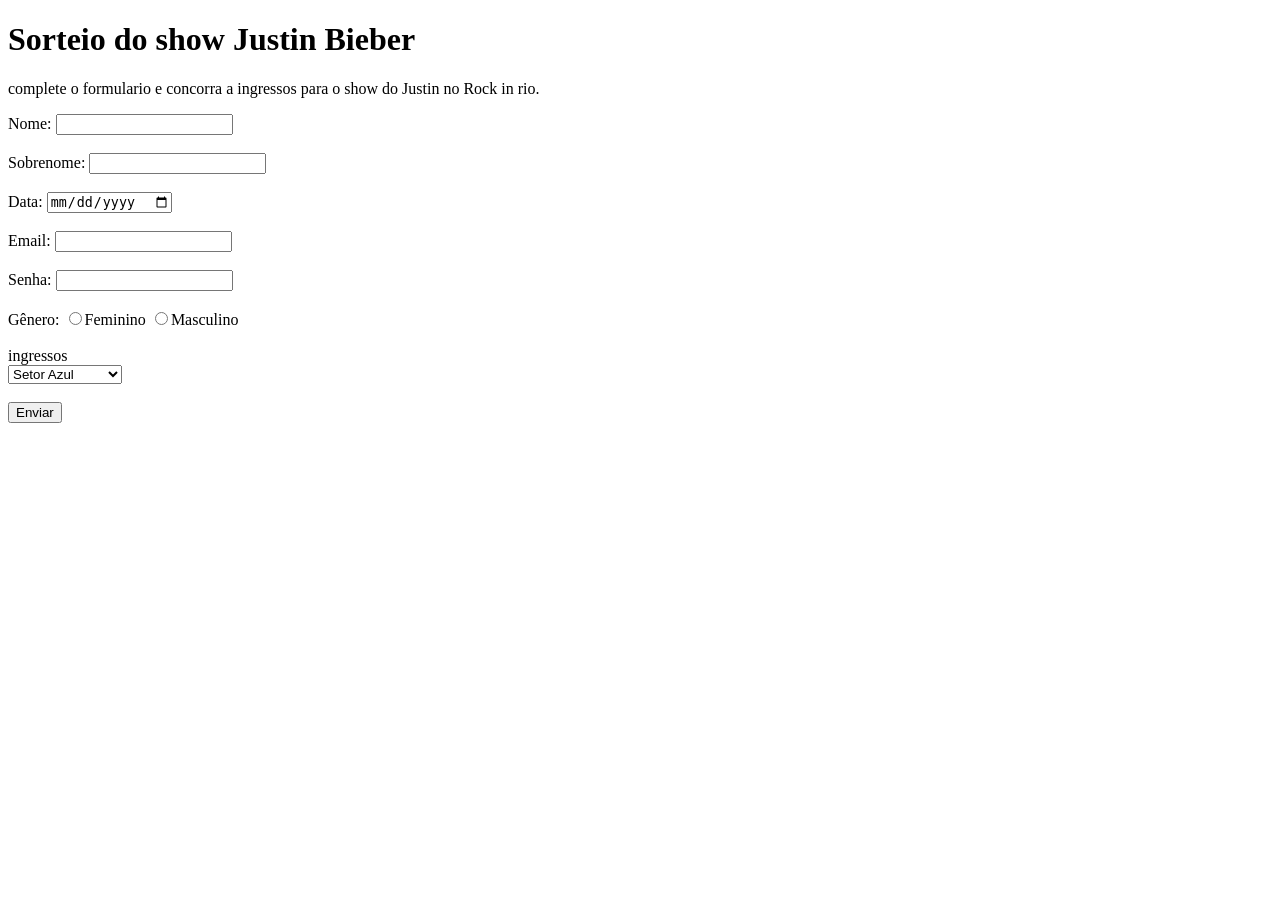
==== html/formulario/index.html @ 321d968e "att" ====
<!DOCTYPE html>
<html lang="pt-br">

<head>
    <meta charset="UTF-8">
    <meta name="viewport" content="width=device-width, initial-scale=1.0">
    <title>formulario ingressos</title>
</head>

<body>
    <h1>Sorteio do show Justin Bieber</h1>
    <p>complete o formulario e concorra a ingressos para o show do Justin no Rock in rio.</p>
    <form>
        <label>Nome:</label>
        <input type="text" name="Nome" required><br><br>
        <label>Sobrenome:</label>
        <input type="text" name="Sobrenome" required><br><br>
        <label>Data:</label>
        <input type="date" name="data"><br><br>
        <label>Email:</label>
        <input type="text" name="email" required><br><br>
        <label>Senha:</label>
        <input type="password" name="senha" required><br><br>
        <label>Gênero:</label>
        <input type="radio" name="genero" value="feminino" required>Feminino
        <input type="radio" name="genero" value="Masculino" required>Masculino<br><br>

        <label>ingressos</label><br>
        <select name="ingressos"required>
            <option value="selecione"
                <option>Setor Azul</option>
                <option>Setor Amarelo</option>
                <option>Setor Vermelho</option>
                </select><br><br>

                <!--botão-->
                <button type="submit">Enviar</button>
        </select>

        </form>


        <script>
            function mostrarAlerta(event){
                event.preventDefault();
                alert("Dados cadastrados com sucesso!");
            
            }
        </script>
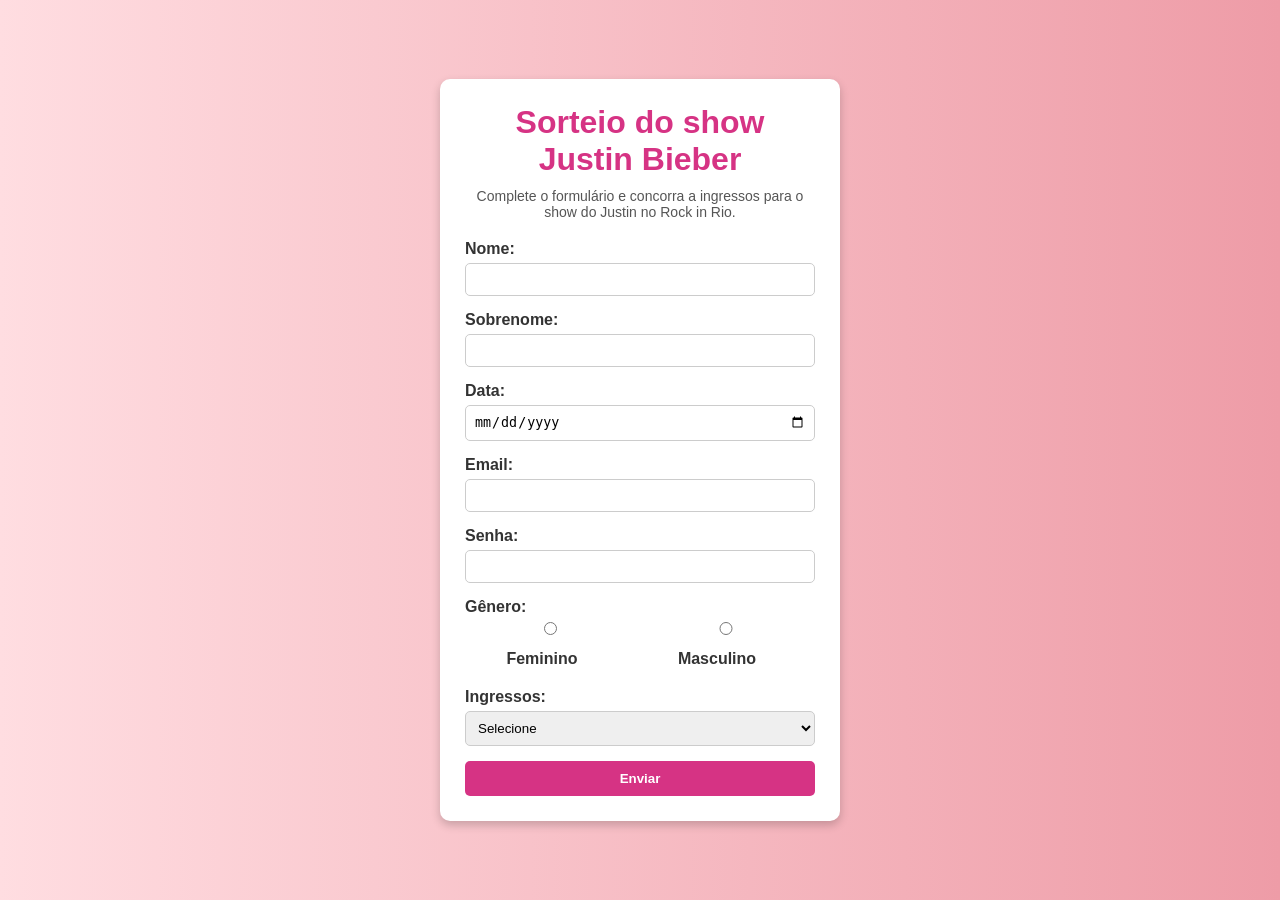
==== commit abdba444: "att" ====
--- a/html/formulario/index.html
+++ b/html/formulario/index.html
@@ -1,49 +1,49 @@
 <!DOCTYPE html>
 <html lang="pt-br">
-
 <head>
     <meta charset="UTF-8">
     <meta name="viewport" content="width=device-width, initial-scale=1.0">
-    <title>formulario ingressos</title>
+    <title>Formulário Ingressos</title>
+    <link rel="stylesheet" href="style.css">
 </head>
+<body>
+    <div class="container">
+        <h1>Sorteio do show Justin Bieber</h1>
+        <p>Complete o formulário e concorra a ingressos para o show do Justin no Rock in Rio.</p>
+        
+        <form onsubmit="mostrarAlerta(event)">
+            <label>Nome:</label>
+            <input type="text" name="nome" required>
 
-<body>
-    <h1>Sorteio do show Justin Bieber</h1>
-    <p>complete o formulario e concorra a ingressos para o show do Justin no Rock in rio.</p>
-    <form>
-        <label>Nome:</label>
-        <input type="text" name="Nome" required><br><br>
-        <label>Sobrenome:</label>
-        <input type="text" name="Sobrenome" required><br><br>
-        <label>Data:</label>
-        <input type="date" name="data"><br><br>
-        <label>Email:</label>
-        <input type="text" name="email" required><br><br>
-        <label>Senha:</label>
-        <input type="password" name="senha" required><br><br>
-        <label>Gênero:</label>
-        <input type="radio" name="genero" value="feminino" required>Feminino
-        <input type="radio" name="genero" value="Masculino" required>Masculino<br><br>
+            <label>Sobrenome:</label>
+            <input type="text" name="sobrenome" required>
 
-        <label>ingressos</label><br>
-        <select name="ingressos"required>
-            <option value="selecione"
-                <option>Setor Azul</option>
-                <option>Setor Amarelo</option>
-                <option>Setor Vermelho</option>
-                </select><br><br>
+            <label>Data:</label>
+            <input type="date" name="data">
 
-                <!--botão-->
-                <button type="submit">Enviar</button>
-        </select>
+            <label>Email:</label>
+            <input type="email" name="email" required>
 
+            <label>Senha:</label>
+            <input type="password" name="senha" required>
+
+            <label>Gênero:</label>
+            <div class="radio-group">
+                <label><input type="radio" name="genero" value="feminino" required> Feminino</label>
+                <label><input type="radio" name="genero" value="masculino" required> Masculino</label>
+            </div>
+
+            <label>Ingressos:</label>
+            <select name="ingressos" required>
+                <option value="">Selecione</option>
+                <option value="azul">Setor Azul</option>
+                <option value="amarelo">Setor Amarelo</option>
+                <option value="vermelho">Setor Vermelho</option>
+            </select>
+
+            <button type="submit">Enviar</button>
         </form>
+    </div>
+</body>
 
-
-        <script>
-            function mostrarAlerta(event){
-                event.preventDefault();
-                alert("Dados cadastrados com sucesso!");
-            
-            }
-        </script>+</html>
--- a/html/formulario/style.css
+++ b/html/formulario/style.css
@@ -0,0 +1,80 @@
+/* Reset */
+* {
+    margin: 0;
+    padding: 0;
+    box-sizing: border-box;
+}
+
+/* Fundo */
+body {
+    font-family: Arial, Helvetica, sans-serif;
+    background: linear-gradient(to right, #ffdde1, #ee9ca7);
+    min-height: 100vh;
+    display: flex;
+    justify-content: center;
+    align-items: center;
+    text-align: center; /* centraliza textos */
+}
+
+/* Container geral */
+.container {
+    background: #fff;
+    padding: 25px;
+    border-radius: 10px;
+    box-shadow: 0 4px 10px rgba(0,0,0,0.2);
+    width: 100%;
+    max-width: 400px;
+}
+
+/* Título e descrição */
+h1 {
+    color: #d63384;
+    margin-bottom: 10px;
+}
+
+p {
+    font-size: 14px;
+    color: #555;
+    margin-bottom: 20px;
+}
+
+/* Labels e inputs */
+label {
+    font-weight: bold;
+    color: #333;
+    display: block;
+    margin-bottom: 5px;
+    text-align: left; /* alinha labels à esquerda */
+}
+
+input, select {
+    width: 100%;
+    padding: 8px;
+    margin-bottom: 15px;
+    border: 1px solid #ccc;
+    border-radius: 5px;
+}
+
+/* Radios */
+.radio-group {
+    display: flex;
+    justify-content: space-around;
+    margin-bottom: 15px;
+}
+
+/* Botão */
+button {
+    width: 100%;
+    padding: 10px;
+    background: #d63384;
+    color: #fff;
+    border: none;
+    border-radius: 5px;
+    font-weight: bold;
+    cursor: pointer;
+    transition: background 0.3s ease;
+}
+
+button:hover {
+    background: #a61c5d;
+}
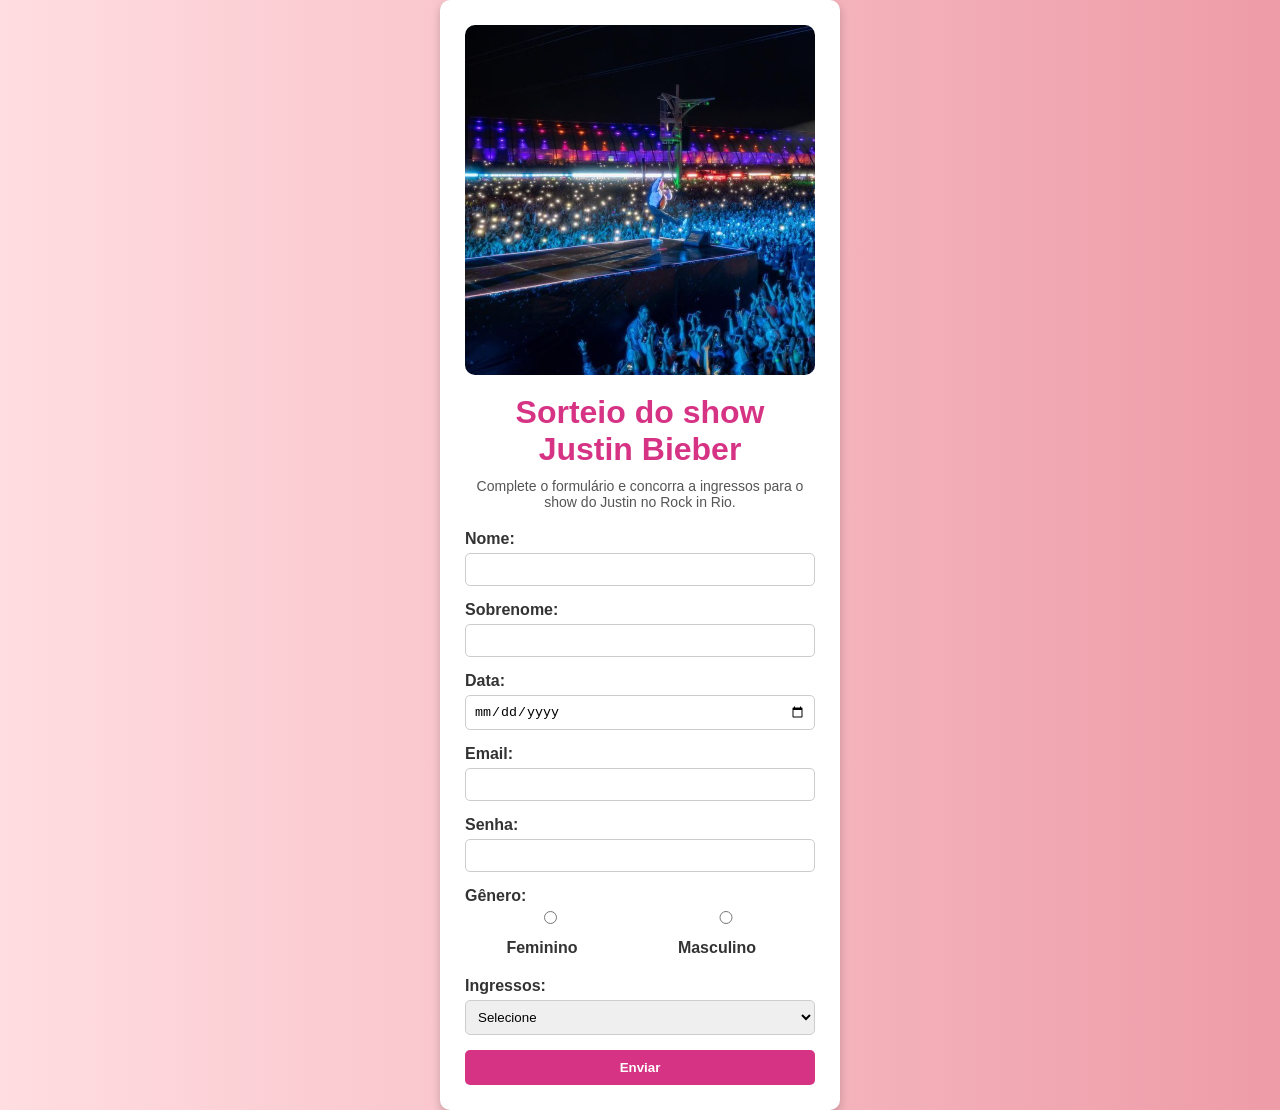
==== commit 84e85f54: "att" ====
--- a/html/formulario/index.html
+++ b/html/formulario/index.html
@@ -8,6 +8,8 @@
 </head>
 <body>
     <div class="container">
+        <img src="img/image.png" alt="Justin Bieber" class="banner">
+
         <h1>Sorteio do show Justin Bieber</h1>
         <p>Complete o formulário e concorra a ingressos para o show do Justin no Rock in Rio.</p>
         
@@ -44,6 +46,12 @@
             <button type="submit">Enviar</button>
         </form>
     </div>
+
+    <script>
+        function mostrarAlerta(event) {
+            event.preventDefault();
+            alert("Formulário enviado com sucesso!");
+        }
+    </script>
 </body>
-
 </html>
--- a/html/formulario/style.css
+++ b/html/formulario/style.css
@@ -13,7 +13,7 @@
     display: flex;
     justify-content: center;
     align-items: center;
-    text-align: center; /* centraliza textos */
+    text-align: center;
 }
 
 /* Container geral */
@@ -24,6 +24,13 @@
     box-shadow: 0 4px 10px rgba(0,0,0,0.2);
     width: 100%;
     max-width: 400px;
+}
+
+/* Imagem banner */
+.banner {
+    width: 100%;
+    border-radius: 10px;
+    margin-bottom: 15px;
 }
 
 /* Título e descrição */
@@ -44,7 +51,7 @@
     color: #333;
     display: block;
     margin-bottom: 5px;
-    text-align: left; /* alinha labels à esquerda */
+    text-align: left;
 }
 
 input, select {
@@ -77,4 +84,4 @@
 
 button:hover {
     background: #a61c5d;
-}
+}
